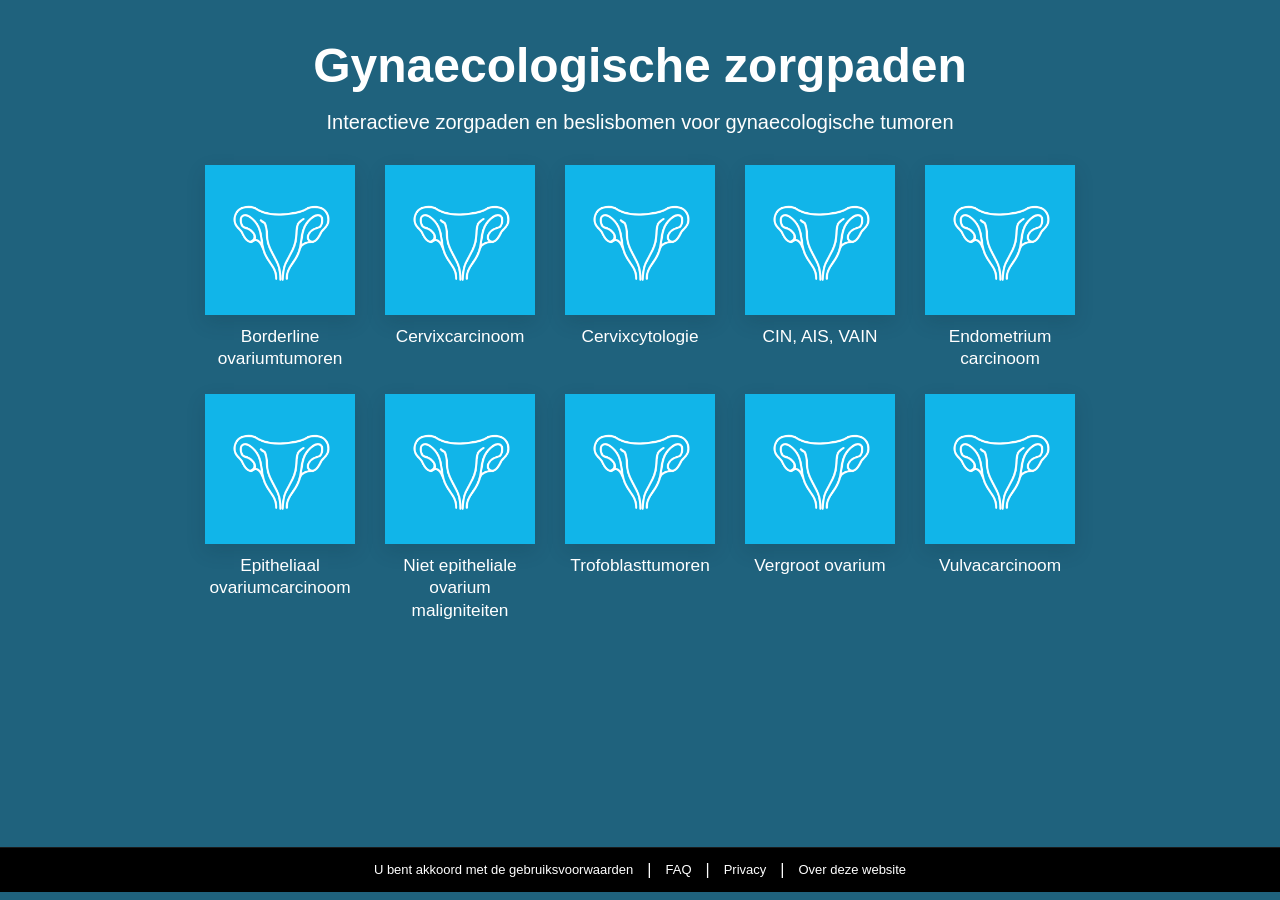
==== index.html @ fc2c5e54 "Cervix en endometrium: opmerkingen verwerkt - Bronvermelding voor cervixcarcinoom en endometriumcarc" ====
<!DOCTYPE html>
<html lang="nl">
<head>
  <meta charset="utf-8">
  <meta name="viewport" content="width=device-width, initial-scale=1">
  <meta name="description" content="Interactieve zorgpaden en beslisbomen voor gynaecologische tumoren.">
  <title>Oncoguide Alternative</title>
  <link rel="stylesheet" href="./css/styles.css?v=2026-11-06a">
</head>
<body class="home-page">
  <main class="home-shell">
    <header class="home-header">
      <h1>Gynaecologische zorgpaden</h1>
      <p>Interactieve zorgpaden en beslisbomen voor gynaecologische tumoren</p>
    </header>

    <section class="tumor-overview" aria-labelledby="tumor-overview-title">
      <h2 id="tumor-overview-title" class="visually-hidden">Beschikbare gynaecologische zorgpaden</h2>
      <div id="tumor-grid" class="tumor-grid" aria-live="polite"></div>
      <p id="tumor-error" class="page-message" role="alert" hidden></p>
    </section>
  </main>

  <dialog id="coming-soon-dialog" class="coming-soon-dialog" aria-labelledby="coming-soon-title">
    <div class="dialog-content">
      <h2 id="coming-soon-title">Zorgpad in voorbereiding</h2>
      <p id="coming-soon-text"></p>
      <button id="close-dialog" class="dialog-button" type="button">Sluiten</button>
    </div>
  </dialog>

  <footer class="site-footer" aria-label="Website-informatie">
    <button class="footer-link" type="button" data-content-page="gebruiksvoorwaarden">U bent akkoord met de gebruiksvoorwaarden</button>
    <span aria-hidden="true">|</span>
    <button class="footer-link" type="button" data-content-page="faq">FAQ</button>
    <span aria-hidden="true">|</span>
    <button class="footer-link" type="button" data-content-page="privacy-statement">Privacy</button>
    <span aria-hidden="true">|</span>
    <button class="footer-link" type="button" data-content-page="over">Over deze website</button>
  </footer>

  <div id="content-panel-backdrop" class="content-panel-backdrop" hidden></div>

  <aside
    id="content-panel"
    class="content-panel"
    role="dialog"
    aria-modal="true"
    aria-labelledby="content-panel-title"
    hidden>
    <header class="content-panel-header">
      <div>
        <h2 id="content-panel-title">Informatie</h2>
        <p id="content-panel-meta" class="content-panel-meta"></p>
      </div>
      <button
        id="content-panel-close"
        class="content-panel-close"
        type="button"
        aria-label="Informatiepaneel sluiten">×</button>
    </header>
    <div id="content-panel-body" class="content-panel-body"></div>
  </aside>

  <!-- Verhoog ?v= bij elke publicatie, zodat browsers de nieuwe versie laden in plaats van een oude uit de cache. -->
  <script src="./js/content-panel.js?v=2026-11-06a"></script>
  <script src="./js/home.js?v=2026-11-06a"></script>
</body>
</html>
---- css/styles.css ----
/* ===== Centrale kleuren en basisinstellingen ===== */
:root {
  --color-background: #1F627D;
  --color-node: #6FA8BB;
  --color-node-hover: #85B9CA;
  --color-accent: #45B3E6;
  --color-success: #5CB85C;
  --color-success-hover: #6CC46C;
  --color-text: #FFFFFF;
  --color-text-muted: #E3F0F5;
  --color-text-dark: #111111;
  --color-line: #FFFFFF;
  --color-link: #1E9BF0;
  --color-error: #FFE1E1;
  --color-surface: rgba(255, 255, 255, .1);
  --color-hover-overlay: rgba(255, 255, 255, .12);
  --header-footer-height: 56px;
  --header-footer-bg: #000000;
  --radius: 16px;
}

* { box-sizing: border-box; }
html, body { margin: 0; padding: 0; min-height: 100%; }
body {
  min-height: 100vh;
  background: var(--color-background);
  color: var(--color-text);
  font-family: Arial, Helvetica, sans-serif;
  line-height: 1.6;

  display: flex;
  flex-direction: column;
}

/* ===== Zwarte navigatiebalk met dynamisch kruimelpad ===== */
.site-header {
  position: relative;
  z-index: 100;
  display: flex;
  width: 100%;
  min-height: 44px;          /* even hoog als de footer (.site-footer) */
  padding: 0;
  color: #FFFFFF;
  background: var(--header-footer-bg);
  border-bottom: 1px solid var(--color-accent);
  align-items: center;
}

.site-header .breadcrumb-bar,
.breadcrumb-bar {
  display: flex;
  width: 100%;
  min-height: 44px;
  margin: 0;
  padding: 0 16px;
  color: #FFFFFF;
  background: var(--header-footer-bg);
  align-items: center;
  gap: 18px;
}

.breadcrumb-actions {
  display: flex;
  flex: 0 0 auto;
  align-items: center;
  gap: 9px;
}

.breadcrumb-icon-button,
.breadcrumb-home {
  display: grid;
  width: 32px;
  height: 32px;
  padding: 0;
  border: 3px solid #FFFFFF;
  border-radius: 50%;
  color: #FFFFFF;
  background: #050505;
  cursor: pointer;
  place-items: center;
  text-decoration: none;
  transition: color 150ms ease, background-color 150ms ease, transform 150ms ease;
}

.breadcrumb-icon-button {
  font: inherit;
  font-size: 1.1rem;
  font-weight: 700;
  line-height: 1;
}

.breadcrumb-home {
  border: 0;
  border-radius: 5px;
}

.breadcrumb-home svg {
  fill: none;
  stroke: currentColor;
  stroke-width: 2.2;
  stroke-linecap: round;
  stroke-linejoin: round;
}

.breadcrumb-icon-button:hover,
.breadcrumb-home:hover {
  color: #050505;
  background: #FFFFFF;
  transform: translateY(-1px);
}

.breadcrumb-icon-button:focus-visible,
.breadcrumb-home:focus-visible,
.breadcrumb-link:focus-visible {
  outline: 3px solid var(--color-accent);
  outline-offset: 3px;
}

.breadcrumb-trail,
.breadcrumb-list {
  display: flex;
  min-width: 0;
  margin: 0;
  padding: 0;
  list-style: none;
  align-items: center;
  gap: 12px;
}

.breadcrumb-list li {
  display: flex;
  min-width: 0;
  align-items: center;
  gap: 12px;
}

.breadcrumb-link {
  padding: 7px 2px;
  border: 0;
  color: #FFFFFF;
  background: transparent;
  font: inherit;
  font-size: 13px;
  cursor: pointer;
  text-align: left;
}

.breadcrumb-link:not(.is-current):hover {
  text-decoration: underline;
  text-underline-offset: 5px;
}

.breadcrumb-link.is-current { cursor: default; }
.breadcrumb-separator {
  color: #FFFFFF;
  font-size: 13px;
  font-weight: 700;
  line-height: 1;
}

.breadcrumb-current {
  display: block;
  min-width: 0;
  color: #FFFFFF;
  font-size: 13px;
  line-height: 1.25;
  overflow: hidden;
  text-overflow: ellipsis;
  white-space: nowrap;
}


/* ===== Zorgpadpagina ===== */
body[data-page="zorgpad"] { line-height: normal; }

.zp-hidden { display: none !important; }

.zp-main { max-width: 760px; margin: 0 auto; padding: 8px 12px 40px; }
.zp-main.is-native { max-width: none; }

.zp-toolbar { display: flex; flex-wrap: wrap; align-items: center; gap: 8px; margin: 16px 0 0; }

.zp-btn {
  background: none;
  border: 1.5px solid var(--color-line);
  color: var(--color-text);
  border-radius: 6px;
  padding: 8px 14px;
  font: inherit;
  text-decoration: none;
  cursor: pointer;
}
.zp-btn:hover { background: var(--color-hover-overlay); }
.zp-btn:focus-visible { outline: 3px solid var(--color-line); outline-offset: 2px; }

.zp-back { display: none; }
.zp-main.in-detail .zp-back { display: inline-block; }

.zp-tools { display: none; }
.zp-main.is-native .zp-tools { display: inline-flex; gap: 8px; margin-left: 8px; }
.zp-zoom { width: 38px; padding: 8px 0; }

.zp-stage { overflow-x: auto; margin-top: 8px; }
.zp-stage svg { display: block; height: auto; }
.zp-main:not(.is-native) .zp-stage svg { width: 100%; }

/* Muisnavigatie (zoom en pan) voor native diagrammen */
.zp-main.is-native .zp-stage {
  height: calc(100vh - 130px);
  height: calc(100dvh - 130px);
  min-height: 320px;
  overflow: hidden;
  overflow: clip;
  cursor: grab;
  touch-action: none;
  user-select: none;
  -webkit-user-select: none;
}
.zp-main.is-native .zp-stage svg { width: 100%; height: 100%; }
.zp-main.is-native .zp-stage.is-dragging,
.zp-main.is-native .zp-stage.is-dragging * { cursor: grabbing; }

.zp-message { padding: 16px 4px; line-height: 1.6; max-width: 70ch; }
.zp-message .loaded-label { color: var(--color-text-muted); margin: 0 0 .25rem; }
.zp-message .loaded-title { margin: 0 0 .75rem; font-size: 1.5rem; color: var(--color-text); }
.zp-message p { margin: 0; }

/* SVG-onderdelen */
.zp-stage .edge { fill: none; stroke: var(--color-line); stroke-linecap: butt; }
.zp-stage .edge.green { stroke: var(--color-success); }
.zp-stage .node rect { fill: var(--color-node); transition: fill .15s; }
.zp-stage .node.t-root rect,
.zp-stage .node.t-decision rect { fill: var(--color-success); }
.zp-stage .node.t-root.tone-blue rect { fill: var(--color-node); }
.zp-stage .node.go.t-root.tone-blue:hover rect,
.zp-stage .node.go.t-root.tone-blue:focus rect { fill: var(--color-node-hover); }
.zp-stage .node.t-criterion rect { fill: #FFFFFF; }
.zp-stage .node.t-outcome rect { fill: var(--color-accent); }
.zp-stage .node text { fill: var(--color-text); text-anchor: middle; pointer-events: none; }
.zp-stage .node line.rule { stroke: var(--color-text); stroke-width: 1; opacity: 0.6; pointer-events: none; }
.zp-stage .node.t-criterion text { fill: var(--color-text-dark); }
.zp-stage .node .lnk { fill: var(--color-link); text-decoration: underline; pointer-events: all; cursor: pointer; }
.zp-stage .edot { fill: #FFFFFF; }
.zp-stage .elabel {
    fill: var(--color-text);
    text-anchor: middle;

    stroke: #1F627D;
    stroke-width: 6px;
    paint-order: stroke;
}
.zp-stage .node.go { cursor: pointer; }
.zp-stage .node.go:hover rect,
.zp-stage .node.go:focus rect { fill: var(--color-node-hover); }
.zp-stage .node.go.t-root:hover rect,
.zp-stage .node.go.t-root:focus rect { fill: var(--color-success-hover); }
.zp-stage .node:focus { outline: none; }
.zp-stage .node:focus-visible rect { stroke: #FFFFFF; stroke-width: 3; }

/* Iconen */
.zp-stage .icon path { fill: none; stroke-width: 2.5; stroke-linecap: round; stroke-linejoin: round; }
.zp-stage .icon.down circle { fill: var(--color-node); stroke: #FFFFFF; stroke-width: 2.5; }
.zp-stage .icon.down path { stroke: #FFFFFF; }
.zp-stage .icon.minus-light circle,
.zp-stage .icon.plus-light circle { fill: var(--color-node); stroke: #FFFFFF; stroke-width: 2.5; }
.zp-stage .icon.minus-light path,
.zp-stage .icon.plus-light path { stroke: #FFFFFF; }
.zp-stage .icon.minus circle { fill: #FFFFFF; stroke: var(--color-success); stroke-width: 1.5; }
.zp-stage .icon.minus path { stroke: var(--color-success); stroke-width: 3; }
.zp-stage .info circle { fill: none; stroke: #FFFFFF; stroke-width: 1.8; }
.zp-stage .info path { fill: none; stroke: #FFFFFF; stroke-width: 2; stroke-linecap: round; }
.zp-stage .info .dot { fill: #FFFFFF; stroke: none; }

/* ===== Interactieve route (Sprint 5 en 6) ===== */
/* Statussen: is-selected, is-preselected, is-available, is-inactive, is-excluded; tijdelijk: is-guided-target */

/* available: eerstvolgende criterium waarop een keuze gemaakt kan worden */
.zp-stage .node.is-interactive.is-available,
.zp-stage .node.is-interactive.is-selected { cursor: pointer; }
.zp-stage .node.is-interactive.is-available:hover rect,
.zp-stage .node.is-interactive.is-available:focus rect { fill: var(--color-text-muted); }
.zp-stage .node.is-interactive:focus-visible rect { stroke: var(--color-text-dark); stroke-width: 3; }

/* selected: node op de gekozen route */
.zp-stage .node.t-criterion.is-selected rect,
.zp-stage .node.t-criterion.is-selected:hover rect,
.zp-stage .node.t-criterion.is-selected:focus rect { fill: var(--color-success); stroke: var(--color-line); stroke-width: 2; }
.zp-stage .node.t-criterion.is-selected:focus-visible rect { stroke: var(--color-text-dark); stroke-width: 3; }
.zp-stage .node.t-outcome.is-selected rect { fill: var(--color-success); stroke: var(--color-line); stroke-width: 3; }
.zp-stage .node.t-outcome.is-selected text { fill: #FFFFFF; }

.zp-stage .edge.is-selected { stroke: var(--color-success); stroke-width: 3px; }
.zp-stage .marker-selected { fill: var(--color-success); }
.zp-stage .edot.is-selected { fill: var(--color-success); stroke: none; }
/* Edge-labels (ook "Maligne") krijgen in geen enkele status vet, onderstreping of andere speciale opmaak;
   de gekozen connector herkent men aan de groene lijn en de groene dot. */
.zp-stage .elabel,
.zp-stage .elabel.is-selected {
  font-weight: normal;
  font-style: normal;
  text-decoration: none;
}

/* Klikbare connectoren: onzichtbaar vlak over dot en label */
.zp-stage .edge-choice { cursor: pointer; }
.zp-stage .edge-choice:focus { outline: none; }
.zp-stage .edge-hit { fill: transparent; stroke: none; pointer-events: all; transition: fill .15s; }
.zp-stage .edge-choice:hover .edge-hit { fill: rgba(255, 255, 255, .2); }
.zp-stage .edge-choice:focus-visible .edge-hit { fill: rgba(255, 255, 255, .2); stroke: #FFFFFF; stroke-width: 3; }
.zp-stage .edge-choice[aria-disabled="true"] { pointer-events: none; cursor: default; }

/* inactive: nog niet bereikt; houdt de normale weergave, maar een keuzenode is al in te vullen (vrije volgorde) */
.zp-stage .node.is-interactive.is-inactive { cursor: pointer; }
.zp-stage .node.is-interactive.is-inactive:hover rect,
.zp-stage .node.is-interactive.is-inactive:focus rect { fill: var(--color-text-muted); }

/* preselected: alvast ingevuld, maar nog niet bereikt. Groen zoals een gekozen node, met een gestippelde rand
   en een gestippelde connector, zodat zichtbaar is dat de route er nog niet naartoe loopt. */
.zp-stage .node.is-interactive.is-preselected { cursor: pointer; }
.zp-stage .node.t-criterion.is-preselected rect,
.zp-stage .node.t-criterion.is-preselected:hover rect,
.zp-stage .node.t-criterion.is-preselected:focus rect {
  fill: var(--color-success); stroke: #FFFFFF; stroke-width: 1.5; stroke-dasharray: 8 5;
}
.zp-stage .node.t-criterion.is-preselected:focus-visible rect { stroke: var(--color-text-dark); }
.zp-stage .edge.is-preselected { stroke: var(--color-success); stroke-width: 1.5px; stroke-dasharray: 8 6; }
.zp-stage .edot.is-preselected { fill: var(--color-success); stroke: none; }

/* excluded: door eerdere keuzes niet meer mogelijk; zichtbaar voor context */
.zp-stage .node.is-excluded,
.zp-stage .edge.is-excluded,
.zp-stage .elabel.is-excluded { opacity: .25; }
/* Het bolletje is niet doorzichtig (anders schemert de connector erdoorheen), maar krijgt precies de kleur die
   de vervaagde connector heeft: wit voor 25% over de achtergrond. */
.zp-stage .edot.is-excluded { fill: color-mix(in srgb, var(--color-line) 25%, var(--color-background)); }
.zp-stage .node.is-excluded { pointer-events: none; cursor: default; }
.zp-stage .node,
.zp-stage .edge,
.zp-stage .elabel { transition: opacity .3s ease; }
.zp-stage .edot { transition: opacity .3s ease, fill .3s ease; }

/* Tijdelijke highlight van het volgende criterium: andere rand, vulling blijft gelijk, geen pulsatie */
.zp-stage .node.is-guided-target { filter: drop-shadow(0 0 8px var(--color-line)); }
.zp-stage .node.is-guided-target rect { stroke: var(--color-line); stroke-width: 6; }

@media (prefers-reduced-motion: reduce) {
  .zp-stage .node,
  .zp-stage .edge,
  .zp-stage .edot,
  .zp-stage .elabel,
  .zp-stage .node rect,
  .zp-stage .edge-hit { transition: none; }
}

/* Keuzevenster (HTML, boven de SVG) */
.choice-panel {
  position: fixed;
  left: var(--choice-x, 0);
  top: var(--choice-y, 0);
  z-index: 1000;
  width: 260px;
  max-width: calc(100vw - 16px);
  background: #FFFFFF;
  color: var(--color-text-dark);
  border-radius: 12px;
  padding: 14px 16px;
  box-shadow: 0 10px 30px rgba(0, 0, 0, .35);
  font-family: Arial, Helvetica, sans-serif;
  line-height: 1.4;
}
.choice-panel[hidden] { display: none; }
.choice-fieldset { border: 0; margin: 0; padding: 0; min-width: 0; }
.choice-legend { font-weight: bold; font-size: 1.05rem; padding: 0; margin-bottom: 8px; }
.choice-option {
  display: flex;
  align-items: center;
  gap: 10px;
  padding: 8px 6px;
  border-radius: 6px;
  cursor: pointer;
}
.choice-option:hover { background: var(--color-text-muted); }
.choice-option:focus-within { outline: 3px solid var(--color-text-dark); outline-offset: 1px; }
.choice-option input { width: 18px; height: 18px; margin: 0; accent-color: var(--color-background); }
.choice-actions { display: flex; justify-content: flex-end; gap: 8px; margin-top: 12px; }
.choice-panel .zp-btn { color: var(--color-text-dark); border-color: var(--color-text-dark); }
.choice-panel .zp-btn:hover:not(:disabled) { background: var(--color-text-muted); }
.choice-panel .zp-btn:focus-visible { outline: 3px solid var(--color-text-dark); outline-offset: 2px; }
.choice-panel .zp-btn:disabled { opacity: .45; cursor: not-allowed; }

.visually-hidden {
  position: absolute;
  width: 1px;
  height: 1px;
  margin: -1px;
  padding: 0;
  overflow: hidden;
  clip: rect(0 0 0 0);
  white-space: nowrap;
  border: 0;
}

/* ===== Footer en generiek contentpaneel ===== */
.site-footer {
  display: flex;
  flex-wrap: wrap;
  justify-content: center;
  align-items: center;
  gap: 10px;
  width: min(calc(100% - 32px), 1180px);
  margin: 24px auto 0;
  padding: 20px 0 8px;
  border-top: 1px solid rgba(255, 255, 255, 0.28);
  color: #ffffff;
  line-height: 1.5;
}
.footer-link {
  padding: 4px 2px;
  border: 0;
  color: #ffffff;
  background: transparent;
  font: inherit;
  text-decoration: underline;
  text-underline-offset: 3px;
  cursor: pointer;
}
.footer-link:hover { text-decoration-thickness: 2px; }
.footer-link:focus-visible { outline: 3px solid #ffffff; outline-offset: 4px; border-radius: 3px; }
.content-panel-backdrop {
  position: fixed;
  inset: 0;
  z-index: 9998;
  background: rgba(8, 37, 49, 0.56);
  opacity: 0;
  transition: opacity 260ms ease;
}
.content-panel-backdrop.is-open { opacity: 1; }
.content-panel {
  position: fixed;
  top: 0;
  right: 0;
  z-index: 9999;
  display: flex;
  width: min(720px, 94vw);
  height: 100vh;
  height: 100dvh;
  color: #173f50;
  background: #ffffff;
  box-shadow: -12px 0 38px rgba(0, 0, 0, 0.28);
  flex-direction: column;
  transform: translateX(102%);
  transition: transform 260ms ease;
}
.content-panel.is-open { transform: translateX(0); }
.content-panel-header {
  position: sticky;
  top: 0;
  z-index: 1;
  display: flex;
  justify-content: space-between;
  align-items: flex-start;
  gap: 18px;
  padding: 20px 22px;
  color: #ffffff;
  background: #246d8b;
}
.content-panel-header h2 { margin: 0; font-size: clamp(1.35rem, 2.5vw, 1.85rem); line-height: 1.2; }
.content-panel-meta { margin: 5px 0 0; color: rgba(255,255,255,.84); font-size: .9rem; }
.content-panel-close {
  display: grid;
  width: 42px;
  height: 42px;
  padding: 0;
  border: 1px solid rgba(255,255,255,.52);
  border-radius: 50%;
  color: #ffffff;
  background: transparent;
  font-size: 2rem;
  line-height: 1;
  cursor: pointer;
  place-items: center;
}
.content-panel-close:hover { background: rgba(255,255,255,.14); }
.content-panel-close:focus-visible { outline: 3px solid #ffffff; outline-offset: 3px; }
.content-panel-body {
  flex: 1;
  padding: 8px 28px 42px;
  overflow-y: auto;
  overscroll-behavior: contain;
  line-height: 1.62;
}
.content-section { padding: 24px 0 4px; border-bottom: 1px solid #dbe7ec; }
.content-section:last-child { border-bottom: 0; }
.content-section h3 { margin: 0 0 16px; color: #246d8b; font-size: 1.25rem; }
.content-section h4 { margin: 20px 0 8px; color: #173f50; font-size: 1rem; }
.content-paragraph { margin: 0 0 15px; }
.content-number { color: #173f50; }
.content-definition-list { margin: 0 0 16px; }
.content-definition-list dt { margin-top: 13px; color: #173f50; font-weight: 700; }
.content-definition-list dd { margin: 4px 0 0; }
.content-grouped-list ul { margin: 8px 0 18px; padding-left: 22px; }
.content-links { display: block; margin-top: 8px; }
.content-link { color: #126f93; overflow-wrap: anywhere; }
.content-panel-status { margin: 28px 0; }
body.content-panel-is-open { overflow: hidden; }
[hidden] { display: none !important; }

/* ===== Definitieve homepage-layout: 9 tegels in 3 x 3 ===== */
.home-shell {
  width: min(calc(100% - 40px), 1180px);
  margin: 0 auto;
  padding: 40px 0 0;
    flex: 1;
}
.home-header { margin-bottom: 28px; text-align: center; }
.home-header h1 {
  margin: 0;
  color: #ffffff;
  font-size: clamp(2rem, 4vw, 3rem);
  font-weight: 600;
  line-height: 1.1;
}
.home-header p {
  max-width: 760px;
  margin: 14px auto 0;
  color: #ffffff;
  font-size: clamp(1rem, 2vw, 1.25rem);
  line-height: 1.5;
}
.intro-content {
  max-width: 920px;
  margin: 0 auto 38px;
  padding: 20px 24px;
  border: 1px solid rgba(255,255,255,.28);
  border-radius: 12px;
  background: rgba(255,255,255,.10);
  text-align: center;
}
.intro-content h2 { margin: 0 0 8px; color: #ffffff; font-size: 1.45rem; font-weight: 600; }
.intro-content p { margin: 0; color: #ffffff; font-size: 1rem; line-height: 1.55; }
.tumor-overview { width: 100%; }
.tumor-grid {
  display: grid;
  grid-template-columns: repeat(5, 150px);
  justify-content: center;
  align-items: start;
  gap: 24px 30px;
  width: 100%;
}
.tumor-card,
.tumor-card:link,
.tumor-card:visited,
.tumor-card:hover,
.tumor-card:active {
  display: flex;
  width: 150px;
  min-width: 0;
  color: #ffffff;
  text-align: center;
  text-decoration: none;
  flex-direction: column;
  align-items: center;
  cursor: pointer;
  transition: transform 180ms ease;
}
.tumor-card:hover { transform: translateY(-4px); }
.tumor-card:focus-visible { outline: 4px solid #ffffff; outline-offset: 6px; border-radius: 4px; }
.tumor-image {
  display: block;
  width: 150px;
  height: 150px;
  max-width: none;
  margin: 0;
  object-fit: cover;
  background: var(--color-accent);
  box-shadow: 0 7px 18px rgba(10,43,56,.16);
  transition: filter 180ms ease, box-shadow 180ms ease;
}
.tumor-card:hover .tumor-image { filter: brightness(1.06); box-shadow: 0 11px 25px rgba(10,43,56,.24); }
.tumor-title {
  display: block;
  width: 150px;
  min-height: 3.1em;
  margin: 0;
  padding: 10px 4px 0;
  color: #ffffff !important;
  font-size: 1.08rem;
  font-weight: 500;
  line-height: 1.3;
  text-align: center;
  text-decoration: none !important;
  overflow-wrap: anywhere;
}
.page-message {
  max-width: 700px;
  margin: 28px auto 0;
  padding: 18px;
  border: 1px solid rgba(255,255,255,.28);
  border-radius: 10px;
  color: #ffffff;
  background: rgba(255,255,255,.10);
  text-align: center;
}
.home-page .site-footer { margin: 76px auto 0; padding: 20px 0 8px; }
.home-page { padding-bottom: 8px; }

@media (max-width: 1000px) {
  .tumor-grid { grid-template-columns: repeat(3, 150px); gap: 30px 34px; }
}
@media (max-width: 640px) {
  .content-panel { width: 100vw; }
  .content-panel-body { padding-right: 20px; padding-left: 20px; }
  .site-footer { font-size: .95rem; }
}
@media (max-width: 500px) {
  .home-shell { width: min(calc(100% - 28px), 1180px); padding-top: 30px; }
  .intro-content { margin-bottom: 30px; padding: 18px; }
  .tumor-grid { grid-template-columns: 150px; gap: 28px; }
  .home-page .site-footer { margin-top: 54px; padding-bottom: 6px; }
}
@media (prefers-reduced-motion: reduce) {
  .content-panel,
  .content-panel-backdrop { transition: none; }
}

/* ===== Correcties en definitieve overrides ===== */
/* Edge-labels krijgen een halo in exact dezelfde kleur als de SVG-achtergrond. */
.zp-stage .elabel {
  fill: var(--color-text);
  text-anchor: middle;
  stroke: var(--color-background);
  stroke-width: 6px;
  paint-order: stroke;
  stroke-linejoin: round;
}

/* De footer is één compacte zwarte balk, zonder grote blauwe ruimte eronder. */
.site-footer,
.home-page .site-footer {
  display: flex;
  width: 100%;
  min-height: 44px;
  height: auto;
  margin: auto 0 0;
  padding: 10px 16px;
  color: #FFFFFF;
  background: var(--header-footer-bg);
  border-top: 1px solid rgba(255, 255, 255, .10);
  flex-wrap: wrap;
  align-items: center;
  justify-content: center;
  gap: 14px;
}

body[data-page="zorgpad"] .site-footer { margin-top: 0; }
.footer-link {
  padding: 0;
  border: 0;
  color: #FFFFFF;
  background: none;
  font: inherit;
  font-size: 13px;
  font-weight: 400;
  cursor: pointer;
  text-decoration: none;
}
.footer-link:hover { text-decoration: underline; }
.footer-link:focus-visible { outline: 2px solid #FFFFFF; outline-offset: 3px; }
.footer-version {
    font-size: 12px;
    font-weight: 400;
    opacity: 0.55;
}

@media (max-width: 720px) {
  .site-header .breadcrumb-bar,
  .breadcrumb-bar { padding: 9px 12px; gap: 12px; }
  .breadcrumb-icon-button,
  .breadcrumb-home { width: 38px; height: 38px; }
  .breadcrumb-current { max-width: 38vw; }
}

@media (max-width: 520px) {
  .site-header .breadcrumb-bar,
  .breadcrumb-bar { align-items: flex-start; flex-wrap: wrap; }
  .breadcrumb-trail,
  .breadcrumb-list { width: 100%; padding-left: 2px; }
  .breadcrumb-current { max-width: 58vw; }
}

@media (prefers-reduced-motion: reduce) {
  .breadcrumb-icon-button,
  .breadcrumb-home { transition: none; }
}

/* Kruimelpad: tweede niveau (beslisboom), wordt door js/breadcrumb.js getoond of verborgen. */
.breadcrumb-current-item {
  display: flex;
  min-width: 0;
  align-items: center;
  gap: 12px;
}
.breadcrumb-current-item[hidden] { display: none; }

/* Zorgpadpagina in de flex-kolom van de body: de hoofdruimte vult de breedte (anders krimpt ze door margin: auto)
   en neemt de resterende hoogte, zodat de footer onderaan staat. */
.zp-main { width: 100%; flex: 1 0 auto; }

/* Werkvlak van native bomen: schermhoogte min header (64px), footer (45px), marges en padding (56px). */
.zp-main.is-native .zp-stage {
  height: calc(100vh - 170px);
  height: calc(100dvh - 170px);
}

/* ===== Aanbevelingenoverzicht en route-markering ===== */
.zp-main { position: relative; }
/* Het paneel en de knoppen staan altijd rechts in beeld: een werkvlak met aanbevelingen is altijd volle breedte. */
.zp-main:has(.rec-bar) { max-width: none; }

.rec-bar {
  position: absolute;
  top: 16px;
  right: 20px;
  z-index: 5;
  display: flex;
  gap: 8px;
}
.rec-bar[hidden] { display: none; }
.zp-main.in-subtree .rec-bar { top: 72px; }
.rec-bar .zp-btn { background: var(--color-background); }
.rec-bar .zp-btn:hover { background: #2F7B9B; }

.rec-panel {
  position: absolute;
  top: 64px;
  right: 20px;
  bottom: 20px;
  z-index: 6;
  width: min(800px, calc(100% - 40px));
  overflow: auto;
  background: #FFFFFF;
  color: var(--color-text-dark);
  border-radius: 12px;
  padding: 14px 16px;
  box-shadow: 0 10px 30px rgba(0, 0, 0, .35);
  line-height: 1.4;
}
.rec-panel[hidden] { display: none; }
.zp-main.in-subtree .rec-panel { top: 120px; }
.rec-panel-head { display: flex; align-items: center; justify-content: space-between; gap: 8px; }
.rec-panel-title { margin: 0; font-size: 1.15rem; }
.rec-close { background: none; border: 0; font: inherit; font-size: 1.6rem; line-height: 1; cursor: pointer; color: var(--color-text-dark); padding: 2px 8px; border-radius: 6px; }
.rec-close:hover { background: var(--color-text-muted); }
.rec-close:focus-visible, .rec-title:focus-visible, .rec-route:focus-visible { outline: 3px solid var(--color-text-dark); outline-offset: 2px; }
.rec-hint, .rec-note { margin: 6px 0 10px; font-size: .9rem; color: #444; }
.rec-note { color: #7a3b00; }
.rec-list, .rec-routes { list-style: none; margin: 0; padding: 0; }
.rec-item { border-top: 1px solid #d5e3e9; padding: 10px 0; }
.rec-item.is-active { background: #FFF8D6; margin: 0 -8px; padding: 10px 8px; border-radius: 6px; }
.rec-item.is-excluded .rec-title { opacity: .55; }
.rec-head { display: flex; align-items: flex-start; justify-content: space-between; gap: 8px; }
.rec-title {
  background: none; border: 0; padding: 2px 4px; margin: -2px -4px; font: inherit; font-weight: bold;
  text-align: left; cursor: pointer; color: var(--color-text-dark); border-radius: 4px;
}
.rec-title:hover { background: var(--color-text-muted); }
.rec-title[aria-pressed="true"] { background: #FFB76A; }
.rec-badge { flex: none; font-size: .78rem; padding: 1px 8px; border-radius: 10px; background: #e1e8eb; color: #333; white-space: nowrap; }
.rec-badge.is-selected { background: var(--color-success); color: #fff; }
.rec-badge.is-excluded { background: #eee; color: #666; }
.rec-details { margin: 4px 0; font-size: .88rem; }
.rec-details summary { cursor: pointer; color: #1a5c78; }
.rec-fulltext { white-space: pre-line; margin: 4px 0 0; }
.rec-routes { margin-top: 6px; }
.rec-route-item { margin: 0; }
.rec-or { display: block; margin: 2px 0 2px 6px; font-size: .78rem; text-transform: uppercase; letter-spacing: .04em; color: #666; }
.rec-route {
  display: block; width: 100%; text-align: left; background: #f1f6f8; border: 1.5px solid transparent; border-radius: 8px;
  padding: 6px 10px; font: inherit; font-size: .9rem; color: var(--color-text-dark); cursor: pointer;
}
.rec-route:hover { background: #e3eef2; }
.rec-route[aria-pressed="true"] { border-color: #FFB76A; background: #FFE7CC; }
.rec-route-item.is-reached .rec-route { background: #dff0df; }
.rec-route-item.is-conflict .rec-route { opacity: .55; }
.rec-cond { display: block; }
.rec-mark { display: inline-block; width: 1.2em; font-weight: bold; }
.rec-cond[data-state="met"] .rec-mark { color: #2d7a2d; }
.rec-cond[data-state="conflict"] .rec-mark { color: #b02a2a; }
.rec-cond[data-state="conflict"] .rec-cond-text { text-decoration: line-through; }
.rec-route-state { display: block; margin-top: 2px; font-size: .78rem; color: #555; }

@media (max-width: 700px) {
  .rec-panel { top: auto; left: 12px; right: 12px; bottom: 12px; width: auto; max-height: 55%; }
  .zp-main.in-subtree .rec-panel { top: auto; }
  .rec-bar { right: 12px; }
}

/* Gemarkeerde route: oranje rand en connectoren, even dik als de rand van een gekozen (groen) blok */
.zp-stage .node.is-route rect { stroke: #FFB76A; stroke-width: 2; }
.zp-stage .edge.is-route { stroke: #FFB76A; stroke-width: 2px; marker-end: url(#ah-route); }
.zp-stage .edot.is-route { fill: #FFB76A; stroke: #FFB76A; stroke-width: 2; opacity: 1; }
.zp-stage .elabel.is-route { opacity: 1; }
.zp-stage .node.is-route,
.zp-stage .edge.is-route { opacity: 1; }

/* ===== Hulpbeslisbomen ===== */
.sub-bar {
  display: flex;
  flex-wrap: wrap;
  align-items: center;
  gap: 10px;
  margin: 8px 0 0;
  padding: 6px 10px;
  max-width: min(580px, calc(100% - 48px));
  background: var(--color-surface);
  border-radius: 10px;
}
.sub-bar[hidden] { display: none; }
.sub-status { flex: 1 1 200px; font-size: .85rem; line-height: 1.35; }
.sub-clear:disabled { opacity: .45; cursor: not-allowed; }
.zp-main.is-native.in-subtree .zp-stage { height: calc(100vh - 190px); height: calc(100dvh - 190px); }

/* Uitkomst van een hulpbeslisboom die over te nemen is */
.zp-stage .node.is-takeable { cursor: default; }
.zp-stage .node.is-takeable.is-selected { cursor: pointer; }
.zp-stage .node.t-outcome.is-takeable.is-selected rect { stroke-width: 1.5; stroke-dasharray: 8 5; }
.zp-stage .node.is-takeable.is-selected:hover rect,
.zp-stage .node.is-takeable.is-selected:focus rect { fill: var(--color-success-hover); }

/* Aanbeveling (outcome) die het aanbevelingenoverzicht opent */
.zp-stage .node.is-recommendable,
.zp-stage .node.is-takeable.is-recommendable { cursor: pointer; }
.zp-stage .node.is-recommendable:not(.is-takeable.is-selected):hover rect { filter: brightness(1.1); }
.zp-stage .node.is-recommendable:focus { outline: none; }
.zp-stage .node.is-recommendable:focus-visible rect { stroke: #FFFFFF; stroke-width: 3; }

/* "Geen"-symbool ({x}): doorgestreepte cirkel */
.zp-stage .info.no path { stroke: #FFFFFF; stroke-width: 1.8; }
.zp-stage .node.t-criterion .info.no circle,
.zp-stage .node.t-criterion .info.no path { stroke: var(--color-text-dark); }

.zp-message-link { display: inline-block; margin-top: 14px; color: var(--color-text); text-decoration: underline; }
.zp-message-link:focus-visible { outline: 3px solid var(--color-line); outline-offset: 3px; }

/* Groepskop in een overzicht (zonder link), bv. "Laaggradige afwijking" bij CIN, AIS, VAIN */
.zp-stage .node.tone-dark rect { fill: #1F627D; }

/* ===== Bronvermelding: titel van zorgpad of beslisboom ===== */
.zp-stage .node.has-info { cursor: pointer; }
.zp-stage .node.has-info:hover:not(:has(.icon-link:hover)) rect,
.zp-stage .node.has-info:focus-visible rect { filter: brightness(1.12); }
.zp-stage .node.has-info:focus-visible rect { stroke: #FFFFFF; stroke-width: 3; }
.zp-stage .node.has-info .icon-link { cursor: pointer; }
.zp-stage .node.has-info .icon-link:hover circle,
.zp-stage .node.has-info .icon-link:focus-visible circle { fill: rgba(255, 255, 255, .25); }
.zp-stage .node.has-info .icon-link:focus { outline: none; }

/* ===== Paneel met patiëntinformatie (links, in- en uitklapbaar) ===== */
.zp-work { position: relative; display: flex; align-items: stretch; }
.zp-column { flex: 1 1 auto; min-width: 0; display: flex; flex-direction: column; }
.zp-stagewrap { position: relative; flex: 1 1 auto; min-height: 0; display: flex; }
.zp-stagewrap > .zp-stage { flex: 1 1 auto; min-width: 0; }
.zp-column > .sub-bar { margin: 8px 12px 0; }
.zp-main.pp-open { max-width: none; }

.pp {
  flex: 0 0 300px;
  width: 300px;
  display: flex;
  flex-direction: column;
  background: #FFFFFF;
  color: var(--color-text-dark);
  border-right: 1px solid #c9d9e0;
  min-height: 0;
  font-size: .9rem;
}
.pp[hidden] { display: none; }
.pp-head {
  display: flex; align-items: center; justify-content: space-between; gap: 8px;
  background: var(--color-node); color: #FFFFFF; padding: 8px 8px 8px 16px;
}
.pp-titlebox { min-width: 0; }
.pp-title { margin: 0; font-size: 1.05rem; font-weight: 600; }
.pp-subtitle { margin: 2px 0 0; font-size: .78rem; opacity: .9; white-space: nowrap; overflow: hidden; text-overflow: ellipsis; }
.pp-subtitle:empty { display: none; }
.pp-collapse {
  flex: none; display: grid; place-items: center; width: 34px; height: 34px;
  background: none; border: 0; border-radius: 8px; color: #FFFFFF; cursor: pointer;
}
.pp-collapse svg, .pp-tab svg { fill: none; stroke: currentColor; stroke-width: 2.5; stroke-linecap: round; stroke-linejoin: round; }
.pp-collapse:hover { background: rgba(255, 255, 255, .2); }
.pp-collapse:focus-visible { outline: 3px solid #FFFFFF; outline-offset: -3px; }

.pp-list { flex: 1 1 auto; overflow-y: auto; min-height: 0; }
.pp-empty { padding: 16px; color: #555; }

.pp-row { border-bottom: 1px solid #d5e3e9; }
.pp-row-head {
  display: grid; grid-template-columns: 1fr auto 14px; align-items: center; gap: 8px;
  width: 100%; padding: 12px 12px 12px 14px; background: none; border: 0; border-left: 4px solid transparent;
  font: inherit; text-align: left; color: inherit; cursor: pointer;
}
.pp-row-head:hover { background: #f1f6f8; }
.pp-row-head:focus-visible { outline: 3px solid var(--color-accent); outline-offset: -3px; }
.pp-label { line-height: 1.3; }
.pp-value { font-size: .85rem; text-align: right; max-width: 120px; overflow: hidden; text-overflow: ellipsis; white-space: nowrap; }
.pp-chevron { width: 0; height: 0; border-left: 5px solid transparent; border-right: 5px solid transparent; border-top: 6px solid #9db3bd; transition: transform .15s; }
.pp-row.is-open .pp-chevron { transform: rotate(180deg); }
.pp-row.is-open .pp-label { font-weight: 600; }

/* Status van een gegeven, gelijk aan de status in de boom */
.pp-row[data-state="available"] .pp-row-head { border-left-color: var(--color-accent); }
.pp-row.has-value .pp-row-head { border-left-color: var(--color-success); }
.pp-row.is-ahead .pp-row-head { border-left-style: dashed; }
.pp-row.is-ahead .pp-value::after { content: " · alvast"; color: #666; }
.pp-row[data-state="excluded"]:not(.has-value) .pp-row-head { color: #9aa7ad; cursor: default; }
.pp-row[data-state="excluded"]:not(.has-value) .pp-row-head:hover { background: none; }

.pp-row-body { padding: 0 12px 12px 18px; }
.pp-row-body[hidden] { display: none; }
.pp-options { border: 0; margin: 0; padding: 0; }
.pp-sr { position: absolute; width: 1px; height: 1px; overflow: hidden; clip: rect(0 0 0 0); white-space: nowrap; }
.pp-option {
  display: flex; align-items: center; gap: 10px; padding: 7px 4px; border-bottom: 1px solid #eef3f5; cursor: pointer;
}
.pp-option:last-child { border-bottom: 0; }
.pp-option input { width: 20px; height: 20px; margin: 0; accent-color: var(--color-success); cursor: pointer; }
.pp-option:hover { background: #f1f6f8; }
.pp-option.is-disabled { color: #9aa7ad; cursor: default; }
.pp-option.is-disabled:hover { background: none; }
.pp-option.is-disabled input { cursor: default; }
.pp-actions { display: flex; flex-wrap: wrap; gap: 8px; margin-top: 10px; }

.pp-btn {
  border: 0; border-radius: 4px; padding: 7px 12px; font: inherit; font-size: .85rem;
  background: var(--color-accent); color: #FFFFFF; cursor: pointer;
}
.pp-btn:hover { background: #2fa0d6; }
.pp-btn:disabled { background: #c4d6de; cursor: default; }
.pp-btn:focus-visible { outline: 3px solid var(--color-text-dark); outline-offset: 2px; }
.pp-subtree { background: #FFFFFF; color: #1a5c78; border: 1px solid #9fc4d4; }
.pp-subtree:hover { background: #f1f6f8; }
.pp-foot { padding: 12px; border-top: 1px solid #d5e3e9; }
.pp-foot[hidden] { display: none; }
.pp-clear-all { width: 100%; padding: 9px 12px; }

/* Tab om het paneel uit te klappen */
.pp-tab {
  position: absolute; top: 16px; left: 20px; z-index: 5;   /* op één lijn met de knop Aanbevelingen */
  display: inline-flex; align-items: center; gap: 6px;
  background: var(--color-background);
}
.pp-tab:hover { background: #2F7B9B; }
.pp-tab[hidden] { display: none; }
.zp-main.in-subtree .pp-tab { top: 12px; }

@media (max-width: 700px) {
  /* Op een smal scherm legt het paneel zich over het diagram heen. */
  .pp { position: absolute; top: 0; bottom: 0; left: 0; z-index: 7; width: min(320px, 90vw); box-shadow: 0 10px 30px rgba(0, 0, 0, .35); }
  .pp-tab { left: 12px; }
}

/* ===== Zorgpadpagina: het diagram vult de hele ruimte tussen kop en footer =====
   De pagina is precies één schermhoogte; het werkvlak krijgt alle ruimte die over is (ook als er een balk van
   een hulpbeslisboom boven staat), zonder lege strook boven de footer en zonder dat de pagina gaat scrollen.
   Overschrijft de vaste hoogtes (calc(100vh - …)) hierboven. */
body[data-page="zorgpad"] { height: 100vh; height: 100dvh; min-height: 0; }
.zp-main.is-native {
  flex: 1 1 auto;
  min-height: 0;
  width: 100%;
  display: flex;
  flex-direction: column;
  padding-bottom: 0;
}
.zp-main.is-native > .zp-work { flex: 1 1 auto; min-height: 0; }
.zp-main.is-native .zp-stage,
.zp-main.is-native.in-subtree .zp-stage { height: auto; min-height: 0; }
.zp-main.is-native > .sub-bar { flex: none; }

/* Het werkgebied (paneel en diagram) sluit direct aan op kop, footer en zijranden: geen blauwe rand eromheen. */
.zp-main.is-native { padding: 0; }
.zp-main.is-native .zp-stage { margin-top: 0; }

/* Vlak achter een verbindingslabel, in de kleur van de achtergrond (zie renderer.js). */
.zp-stage .elabel-bg { fill: var(--color-background); stroke: none; pointer-events: none; }

/* Info-icoon op de titel van zorgpad en beslisboom (bronvermelding), in de stijl van de andere iconen. */
.zp-stage .info-badge circle { fill: var(--color-node); stroke: #FFFFFF; stroke-width: 2.2; }
.zp-stage .info-badge path { fill: none; stroke: #FFFFFF; stroke-width: 2.4; stroke-linecap: round; }
.zp-stage .info-badge .dot { fill: #FFFFFF; stroke: none; }
/* Oplichten bij aanwijzen van de titel, maar niet als het min-icoon (terug naar overzicht) wordt aangewezen. */
.zp-stage .node.has-info:hover:not(:has(.icon-link:hover)) .info-badge circle:not(.dot),
.zp-stage .node.has-info:focus-visible .info-badge circle:not(.dot) { fill: var(--color-accent); }

/* Gekozen en alvast ingevulde blokken (groen): witte tekst. Links in de tekst houden hun eigen kleur. */
.zp-stage .node.is-selected text,
.zp-stage .node.is-preselected text { fill: #FFFFFF; }

/* Vaste melding bovenaan het informatiepaneel (bron en onderbouwing) */
.content-panel-notice {
  padding: 12px 28px;
  border-bottom: 3px solid #246d8b;
  background: #FFFFFF;
  color: #173f50;
  font-size: .9rem;
  line-height: 1.55;
}
.content-panel-notice[hidden] { display: none; }

/* ===== Keuzevenster: kop en voet in de kleur van de nodes, opties als lijst (zelfde stijl als het paneel met
   patiëntinformatie). Overschrijft de eerdere opmaak hierboven. ===== */
.choice-panel {
  width: 280px;
  padding: 0;
  border-radius: 4px;
  overflow: hidden;
}
.choice-head {
  padding: 9px 14px;
  background: var(--color-node);
  color: #FFFFFF;
  font-weight: bold;
  font-size: 1rem;
}
.choice-options { max-height: min(60vh, 460px); overflow-y: auto; }
.choice-panel .choice-option {
  gap: 10px;
  padding: 7px 14px;
  border-radius: 0;
  border-bottom: 1px solid #e3ecf0;
  font-size: .92rem;
}
.choice-panel .choice-option:last-child { border-bottom: 0; }
.choice-panel .choice-option:hover { background: #f1f6f8; }
.choice-panel .choice-option:focus-within { outline: 3px solid var(--color-accent); outline-offset: -3px; }
.choice-panel .choice-option input { width: 20px; height: 20px; accent-color: var(--color-success); }
.choice-actions {
  justify-content: flex-end;
  gap: 0;
  margin: 0;
  padding: 10px 12px;
  background: var(--color-node);
}
.choice-btn {
  padding: 6px 12px;
  border: 1px solid #c9d9e0;
  background: #FFFFFF;
  color: var(--color-text-dark);
  font: inherit;
  font-size: .85rem;
  cursor: pointer;
}
.choice-btn + .choice-btn { border-left: 0; }
.choice-btn:first-of-type,
.choice-btn[hidden] + .choice-btn { border-radius: 3px 0 0 3px; }
.choice-btn:last-child { border-radius: 0 3px 3px 0; }
.choice-btn:only-child,
.choice-btn[hidden] + .choice-btn:last-child { border-radius: 3px; border-left: 1px solid #c9d9e0; }
.choice-btn[hidden] { display: none; }
.choice-btn:hover:not(:disabled) { background: #f1f6f8; }
.choice-btn:disabled { color: #9aa7ad; cursor: default; }
.choice-btn:focus-visible { outline: 3px solid var(--color-text-dark); outline-offset: 1px; position: relative; }

/* Rondjes houden hun maat, ook naast een lange optietekst. */
.choice-panel .choice-option input,
.pp-option input { flex: none; }

/* Keuzevenster bij een meetwaarde: één invoerveld met de eenheid */
.choice-measure[hidden], .choice-fieldset[hidden] { display: none; }
.choice-measure { background: #FFFFFF; }
.choice-measure-row { display: flex; align-items: center; gap: 8px; padding: 9px 14px; cursor: text; }
.choice-measure-input {
  flex: 1 1 auto; min-width: 0; border: 0; padding: 2px 0; font: inherit; font-size: .95rem;
  color: var(--color-text-dark); background: transparent;
}
.choice-measure-input:focus { outline: none; }
.choice-measure-row:focus-within { outline: 3px solid var(--color-accent); outline-offset: -3px; }
.choice-measure-unit { flex: none; color: #555; font-size: .9rem; }
.choice-measure-msg { margin: 0; padding: 0 14px 8px; font-size: .82rem; color: #a33; }
.choice-measure-msg:empty { display: none; }

/* Paneel met patiëntinformatie: invoerveld bij een meetwaarde */
.pp-options[hidden] { display: none; }
.pp-measure { display: flex; align-items: center; gap: 8px; padding: 6px 8px; border: 1px solid #c9d9e0; border-radius: 4px; background: #FFFFFF; cursor: text; }
.pp-measure:focus-within { outline: 3px solid var(--color-accent); outline-offset: 0; }
.pp-measure-input { flex: 1 1 auto; min-width: 0; border: 0; padding: 2px 0; font: inherit; color: var(--color-text-dark); background: transparent; }
.pp-measure-input:focus { outline: none; }
.pp-measure-unit { flex: none; color: #555; }
.pp-measure-msg { margin: 6px 0 0; font-size: .82rem; color: #a33; }
.pp-measure-msg:empty { display: none; }

/* Keuzevenster: knop naar de hulpbeslisboom, direct onder de kop */
.choice-subtree-bar { padding: 10px 14px; border-bottom: 1px solid #e3ecf0; background: #f6fafb; }
.choice-subtree-bar[hidden] { display: none; }
.choice-subtree {
  display: flex; align-items: center; justify-content: center; gap: 8px; width: 100%;
  padding: 7px 12px; border: 1px solid var(--color-node); border-radius: 3px;
  background: #FFFFFF; color: var(--color-text-dark); font: inherit; font-size: .9rem; font-weight: bold; cursor: pointer;
}
.choice-subtree::before {
  content: "+"; display: inline-flex; align-items: center; justify-content: center; width: 18px; height: 18px;
  border-radius: 50%; background: var(--color-node); color: #FFFFFF; font-size: 14px; line-height: 1;
}
.choice-subtree:hover { background: #f1f6f8; }
.choice-subtree:focus-visible { outline: 3px solid var(--color-text-dark); outline-offset: 1px; }

/* Overgang naar een vervolgboom: de huidige boom schuift omhoog weg, de volgende komt van onderen in beeld */
.zp-stage svg { will-change: auto; }
.zp-stage.zp-leave svg { animation: zp-leave .26s ease-in forwards; }
.zp-stage.zp-enter svg { animation: zp-enter .38s ease-out; }
@keyframes zp-leave { to { transform: translateY(-60%); opacity: 0; } }
@keyframes zp-enter { from { transform: translateY(60%); opacity: 0; } to { transform: none; opacity: 1; } }
@media (prefers-reduced-motion: reduce) {
  .zp-stage.zp-leave svg, .zp-stage.zp-enter svg { animation: none; }
}
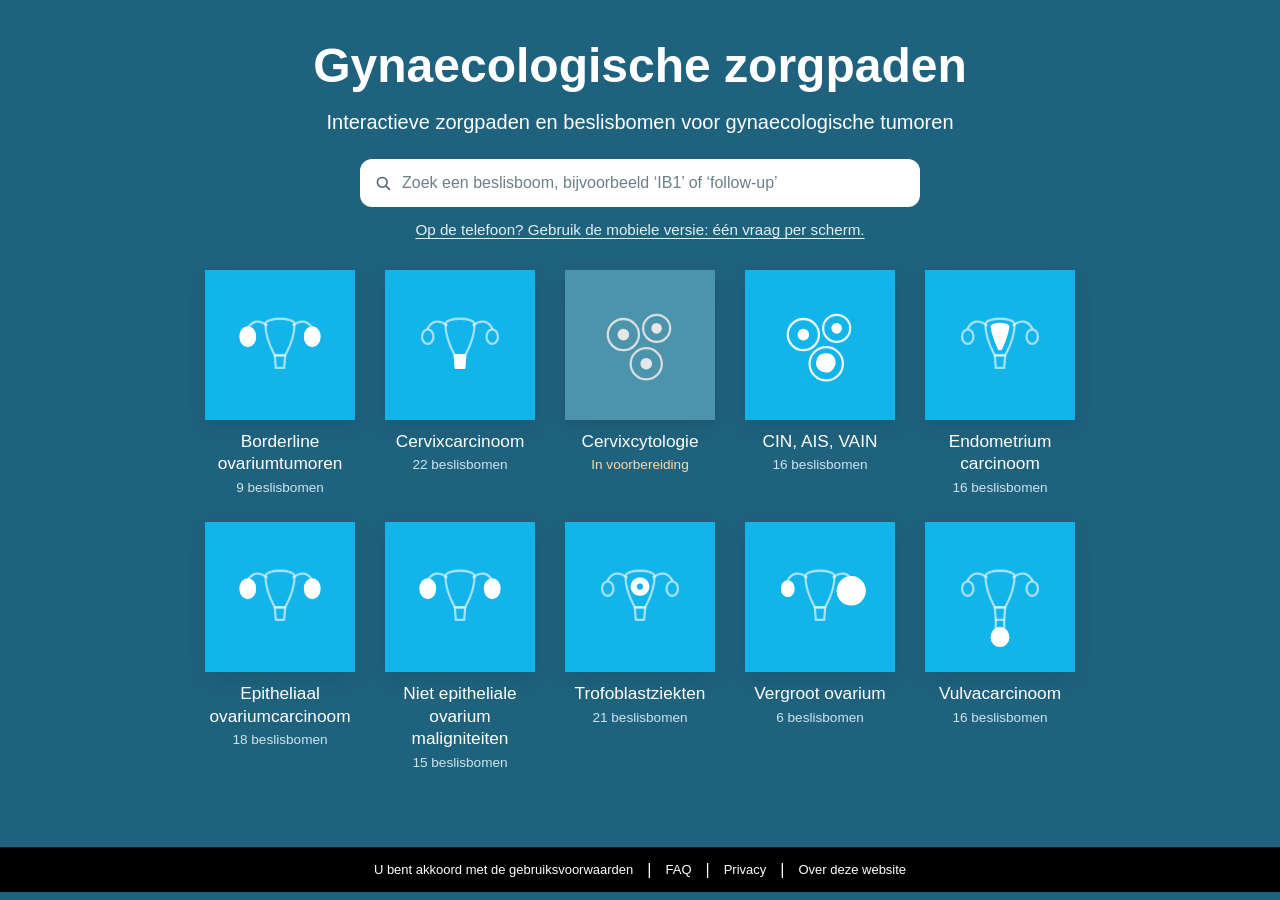
==== commit b100cfff: "Desktop: keuzes in de link, samenvatting, zoomknoppen, volgende vraag, zoeken en meer - Keuzes van d" ====
--- a/index.html
+++ b/index.html
@@ -5,14 +5,25 @@
   <meta name="viewport" content="width=device-width, initial-scale=1">
   <meta name="description" content="Interactieve zorgpaden en beslisbomen voor gynaecologische tumoren.">
   <title>Oncoguide Alternative</title>
-  <link rel="stylesheet" href="./css/styles.css?v=2026-11-06a">
+  <link rel="stylesheet" href="./css/styles.css?v=2026-11-23a">
 </head>
 <body class="home-page">
   <main class="home-shell">
     <header class="home-header">
       <h1>Gynaecologische zorgpaden</h1>
       <p>Interactieve zorgpaden en beslisbomen voor gynaecologische tumoren</p>
+      <div class="home-search header-search">
+        <label for="home-search" class="visually-hidden">Zoek een beslisboom</label>
+        <svg class="header-search-icon" viewBox="0 0 24 24" width="18" height="18" aria-hidden="true"><circle cx="11" cy="11" r="6.5"/><path d="m16 16 4.5 4.5"/></svg>
+        <input id="home-search" type="search" placeholder="Zoek een beslisboom, bijvoorbeeld ‘IB1’ of ‘follow-up’">
+      </div>
+      <p class="home-alt"><a href="mobiel/">Op de telefoon? Gebruik de mobiele versie: één vraag per scherm.</a></p>
     </header>
+
+    <section id="recent" class="recent" aria-labelledby="recent-title" hidden>
+      <h2 id="recent-title" class="recent-title">Recent geopend</h2>
+      <ul id="recent-list" class="recent-list"></ul>
+    </section>
 
     <section class="tumor-overview" aria-labelledby="tumor-overview-title">
       <h2 id="tumor-overview-title" class="visually-hidden">Beschikbare gynaecologische zorgpaden</h2>
@@ -63,7 +74,9 @@
   </aside>
 
   <!-- Verhoog ?v= bij elke publicatie, zodat browsers de nieuwe versie laden in plaats van een oude uit de cache. -->
-  <script src="./js/content-panel.js?v=2026-11-06a"></script>
-  <script src="./js/home.js?v=2026-11-06a"></script>
+  <script src="./js/content-panel.js?v=2026-11-23a"></script>
+  <script src="./js/search.js?v=2026-11-23a"></script>
+  <script src="./js/recent.js?v=2026-11-23a"></script>
+  <script src="./js/home.js?v=2026-11-23a"></script>
 </body>
 </html>
--- a/css/styles.css
+++ b/css/styles.css
@@ -1114,3 +1114,235 @@
 @media (prefers-reduced-motion: reduce) {
   .zp-stage.zp-leave svg, .zp-stage.zp-enter svg { animation: none; }
 }
+
+/* ===== Kop: zoeken, uitleg, mobiele versie, gebruiksvoorwaarden ===== */
+.header-tools { display: flex; align-items: center; gap: 4px 14px; margin-left: auto; flex: 0 1 auto; min-width: 0; }
+.header-search { position: relative; display: flex; align-items: center; }
+.header-search-icon { position: absolute; left: 9px; fill: none; stroke: #b9cdd5; stroke-width: 2; stroke-linecap: round; pointer-events: none; }
+.header-search input {
+  width: 230px; height: 30px; padding: 4px 10px 4px 30px;
+  border: 1px solid #3c5560; border-radius: 6px; background: #12191c; color: #FFFFFF;
+  font: inherit; font-size: 13px;
+}
+.header-search input::placeholder { color: #8fa6af; }
+.header-search input:focus { outline: none; border-color: var(--color-accent); box-shadow: 0 0 0 2px rgba(69, 179, 230, .35); }
+.header-link {
+  padding: 6px 2px; border: 0; background: none; color: #FFFFFF; font: inherit; font-size: 13px;
+  text-decoration: none; cursor: pointer; white-space: nowrap;
+}
+.header-link:hover { text-decoration: underline; text-underline-offset: 5px; }
+.header-link:focus-visible { outline: 3px solid var(--color-accent); outline-offset: 3px; }
+.header-link[hidden] { display: none; }
+
+.search-results {
+  position: absolute; top: calc(100% + 6px); right: 0; z-index: 200;
+  width: min(440px, 90vw); max-height: 60vh; overflow: auto;
+  margin: 0; padding: 6px; list-style: none;
+  background: #FFFFFF; color: var(--color-text-dark); border-radius: 10px; box-shadow: 0 12px 32px rgba(0, 0, 0, .35);
+}
+.search-results[hidden] { display: none; }
+.search-result a { display: block; padding: 8px 10px; border-radius: 6px; color: inherit; text-decoration: none; line-height: 1.3; }
+.search-result[aria-selected="true"] a, .search-result a:hover { background: #e6f5fc; }
+.search-title { display: block; font-weight: 600; }
+.search-sub { display: block; font-size: .82rem; color: #4a5f69; }
+.search-empty { padding: 10px; color: #4a5f69; font-size: .9rem; }
+
+/* Gebruiksvoorwaarden: knop "Begrepen" in de voetbalk */
+.site-footer[hidden] { display: none; }
+.footer-ok {
+  margin-left: 14px; padding: 3px 12px; border: 1.5px solid #FFFFFF; border-radius: 6px;
+  background: none; color: #FFFFFF; font: inherit; font-size: 13px; cursor: pointer;
+}
+.footer-ok:hover { background: rgba(255, 255, 255, .15); }
+.footer-ok:focus-visible { outline: 3px solid var(--color-accent); outline-offset: 2px; }
+.footer-ok[hidden] { display: none; }
+
+@media (max-width: 1100px) {
+  .header-search input { width: 170px; }
+}
+@media (max-width: 860px) {
+  .header-tools .header-link#zp-help { display: none; }
+  .header-search input { width: 130px; }
+}
+@media (max-width: 640px) {
+  .header-search { display: none; }
+}
+
+/* ===== Werkvlak: zoomknoppen en bronregel ===== */
+.st-zoom {
+  position: absolute; right: 20px; bottom: 16px; z-index: 4;
+  display: flex; flex-direction: column; overflow: hidden;
+  border: 1.5px solid rgba(255, 255, 255, .75); border-radius: 8px; background: var(--color-background);
+}
+.st-zoom[hidden] { display: none; }
+.st-btn {
+  display: grid; place-items: center; width: 38px; height: 36px; padding: 0;
+  border: 0; background: none; color: #FFFFFF; cursor: pointer;
+}
+.st-btn + .st-btn { border-top: 1px solid rgba(255, 255, 255, .3); }
+.st-btn svg { fill: none; stroke: currentColor; stroke-width: 2.2; stroke-linecap: round; stroke-linejoin: round; }
+.st-btn:hover { background: #2F7B9B; }
+.st-btn:focus-visible { outline: 3px solid #FFFFFF; outline-offset: -3px; }
+
+.st-bron {
+  position: absolute; left: 20px; bottom: 16px; z-index: 4;
+  max-width: min(260px, calc(100% - 120px)); padding: 4px 10px;
+  border: 0; border-radius: 6px; background: rgba(15, 52, 67, .72); color: #E3F0F5;
+  font: inherit; font-size: 12px; text-align: left; cursor: pointer;
+  white-space: nowrap; overflow: hidden; text-overflow: ellipsis;
+}
+.st-bron:hover { background: rgba(15, 52, 67, .95); color: #FFFFFF; text-decoration: underline; }
+.st-bron:focus-visible { outline: 3px solid #FFFFFF; outline-offset: 2px; }
+.st-bron[hidden] { display: none; }
+
+/* ===== Volgende vraag ===== */
+.ns-bar {
+  position: absolute; left: 50%; bottom: 16px; z-index: 4; transform: translateX(-50%);
+  display: flex; align-items: center; gap: 12px; flex-wrap: wrap; justify-content: center;
+  max-width: calc(100% - 600px); padding: 8px 10px 8px 14px;
+  background: #FFFFFF; color: var(--color-text-dark); border-radius: 12px; box-shadow: 0 8px 24px rgba(0, 0, 0, .3);
+  font-size: 14px; line-height: 1.25;
+}
+.ns-bar[hidden] { display: none; }
+.ns-label { display: flex; flex-direction: column; align-items: flex-start; padding: 2px 4px; border: 0; background: none; font: inherit; color: inherit; cursor: pointer; border-radius: 6px; text-align: left; }
+.ns-label:hover .ns-name { text-decoration: underline; }
+.ns-kicker { font-size: 11px; font-weight: 700; letter-spacing: .04em; text-transform: uppercase; color: #0A5C82; }
+.ns-name { font-weight: 700; }
+.ns-options { display: flex; flex-wrap: wrap; gap: 6px; }
+.ns-opt {
+  display: inline-flex; align-items: center; gap: 6px; padding: 5px 10px;
+  border: 1.5px solid #cfe0e7; border-radius: 8px; background: #FFFFFF; color: var(--color-text-dark);
+  font: inherit; font-size: 13px; font-weight: 600; cursor: pointer;
+}
+.ns-opt:hover { border-color: var(--color-accent); background: #e6f5fc; }
+.ns-key {
+  display: inline-grid; place-items: center; min-width: 18px; height: 18px; padding: 0 4px;
+  border: 1px solid #b9cdd5; border-bottom-width: 2px; border-radius: 4px; background: #f4f8fa;
+  font: 700 11px/1 ui-monospace, Menlo, Consolas, monospace; color: #4a5f69;
+}
+.ns-done { font-weight: 700; }
+.ns-sub { padding: 5px 4px; border: 0; background: none; color: #0A5C82; font: inherit; font-size: 13px; font-weight: 600; text-decoration: underline; text-underline-offset: 3px; cursor: pointer; }
+.ns-sub:focus-visible { outline: 3px solid var(--color-text-dark); outline-offset: 2px; }
+.ns-show { border-color: #FFB76A; background: #FFF3E5; }
+.ns-show:hover { border-color: #FFB76A; background: #FFE7CC; }
+.ns-label:focus-visible, .ns-opt:focus-visible { outline: 3px solid var(--color-text-dark); outline-offset: 2px; }
+@media (max-width: 900px) {
+  .ns-bar { left: 12px; right: 70px; transform: none; max-width: none; justify-content: flex-start; }
+  .st-bron { display: none; }
+}
+
+/* ===== Gegevens uit eerdere beslisbomen overnemen ===== */
+.carry-bar {
+  display: flex; align-items: center; gap: 10px 16px; flex-wrap: wrap;
+  margin: 8px 12px 0; padding: 10px 12px 10px 16px;
+  background: #FFF3E5; color: var(--color-text-dark); border-left: 4px solid #FFB76A; border-radius: 8px;
+  font-size: 14px; line-height: 1.35;
+}
+.carry-bar[hidden] { display: none; }
+.carry-text { margin: 0; flex: 1 1 320px; min-width: 0; }
+.carry-actions { display: flex; gap: 8px; }
+.carry-apply, .carry-dismiss { padding: 6px 12px; border-radius: 6px; font: inherit; font-size: 13px; font-weight: 600; cursor: pointer; }
+.carry-apply { border: 0; background: #1F627D; color: #FFFFFF; }
+.carry-apply:hover { background: #2F7B9B; }
+.carry-dismiss { border: 1.5px solid #c9a46f; background: none; color: var(--color-text-dark); }
+.carry-dismiss:hover { background: #ffe7cc; }
+.carry-apply:focus-visible, .carry-dismiss:focus-visible { outline: 3px solid var(--color-text-dark); outline-offset: 2px; }
+
+/* ===== Uitleg bij het eerste bezoek ===== */
+.help-card {
+  position: absolute; top: 70px; left: 50%; z-index: 20; transform: translateX(-50%);
+  width: min(460px, calc(100% - 32px)); padding: 18px 20px 16px;
+  background: #FFFFFF; color: var(--color-text-dark); border-radius: 14px; box-shadow: 0 16px 40px rgba(0, 0, 0, .4);
+  line-height: 1.4;
+}
+.help-card[hidden] { display: none; }
+.help-card h2 { margin: 0 0 10px; font-size: 1.1rem; }
+.help-steps { margin: 0; padding-left: 22px; }
+.help-steps li + li { margin-top: 10px; }
+.help-steps p { margin: 2px 0 0; font-size: .92rem; color: #33464f; }
+.help-ok {
+  display: block; margin: 14px 0 0 auto; padding: 8px 18px; border: 0; border-radius: 8px;
+  background: #1F627D; color: #FFFFFF; font: inherit; font-weight: 700; cursor: pointer;
+}
+.help-ok:hover { background: #2F7B9B; }
+.help-ok:focus-visible { outline: 3px solid var(--color-text-dark); outline-offset: 2px; }
+
+/* ===== Aanbevelingenoverzicht: samenvatting, bron, melding, naast het diagram op een breed scherm ===== */
+.rec-actions { display: flex; flex-wrap: wrap; align-items: center; gap: 8px; margin: 10px 0 2px; }
+.rec-action {
+  padding: 6px 12px; border: 1.5px solid #9fc4d4; border-radius: 6px; background: #FFFFFF;
+  color: #1a5c78; font: inherit; font-size: .88rem; font-weight: 600; cursor: pointer;
+}
+.rec-action:hover { background: #f1f6f8; }
+.rec-copy { border-color: #FFB76A; background: #FFB76A; color: var(--color-text-dark); }
+.rec-copy:hover { background: #FFC587; }
+.rec-action:focus-visible { outline: 3px solid var(--color-text-dark); outline-offset: 2px; }
+.rec-copy-status { font-size: .85rem; color: #2d7a2d; }
+.rec-bron { margin: 14px 0 0; padding-top: 10px; border-top: 1px solid #d5e3e9; font-size: .85rem; color: #33464f; }
+.rec-bron a { color: #1a5c78; }
+.rec-report { display: inline-block; margin-top: 6px; font-size: .8rem; color: #4a5f69; }
+.rec-report:hover { color: #1a5c78; }
+
+@media (min-width: 1600px) {
+  .zp-work.rec-docked > .rec-panel {
+    position: relative; top: auto; right: auto; bottom: auto; left: auto; z-index: 1;
+    flex: 0 0 440px; width: 440px; order: 3;
+    border-radius: 0; box-shadow: none; border-left: 1px solid #c9d9e0;
+  }
+  .zp-main.in-subtree .zp-work.rec-docked > .rec-panel { top: auto; }
+  .zp-work.rec-docked > .rec-bar { right: 460px; }
+}
+
+/* Balk "Al bekend uit ..." boven het diagram: de knoppen en het paneel rechtsboven schuiven mee omlaag. */
+.zp-work > .rec-bar { top: calc(16px + var(--carry-h, 0px)); }
+.zp-work > .rec-panel { top: calc(64px + var(--carry-h, 0px)); }
+.zp-main.in-subtree .zp-work > .rec-bar { top: calc(72px + var(--carry-h, 0px)); }
+.zp-main.in-subtree .zp-work > .rec-panel { top: calc(120px + var(--carry-h, 0px)); }
+@media (max-width: 700px) {
+  .zp-work > .rec-panel, .zp-main.in-subtree .zp-work > .rec-panel { top: auto; }
+}
+@media (max-width: 1100px) {
+  .ns-bar { max-width: calc(100% - 140px); }
+}
+
+/* ===== Startpagina: zoeken, recent geopend, pictogrammen en aantallen ===== */
+.home-search { max-width: 560px; margin: 22px auto 0; }
+.home-search input {
+  width: 100%; height: 48px; padding: 8px 16px 8px 42px;
+  border: 0; border-radius: 12px; background: #FFFFFF; color: var(--color-text-dark);
+  font: inherit; font-size: 1rem;
+}
+.home-search input::placeholder { color: #6b7f88; }
+.home-search input:focus { outline: 3px solid var(--color-accent); outline-offset: 2px; box-shadow: none; }
+.home-search .header-search-icon { left: 14px; stroke: #4a5f69; }
+.home-search .search-results { left: 0; right: 0; width: auto; text-align: left; }
+.home-alt { margin: 12px auto 0 !important; font-size: .95rem !important; }
+.home-alt a { color: #E3F0F5; text-underline-offset: 3px; }
+
+.recent { max-width: 920px; margin: 0 auto 30px; }
+.recent-title { margin: 0 0 10px; font-size: 1rem; font-weight: 600; color: #E3F0F5; text-align: center; }
+.recent-list { display: flex; flex-wrap: wrap; justify-content: center; gap: 10px; margin: 0; padding: 0; list-style: none; }
+.recent-item {
+  display: flex; flex-direction: column; min-width: 180px; max-width: 280px; padding: 9px 14px;
+  border-radius: 10px; background: rgba(255, 255, 255, .12); color: #FFFFFF; text-decoration: none; line-height: 1.3;
+}
+.recent-item:hover { background: rgba(255, 255, 255, .2); }
+.recent-item:focus-visible { outline: 3px solid #FFFFFF; outline-offset: 2px; }
+.recent-name { font-weight: 600; }
+.recent-sub { font-size: .85rem; color: #CFE5EE; }
+
+.tumor-icon {
+  display: grid; place-items: center; width: 150px; height: 150px;
+  background: #13B4E9; box-shadow: 0 7px 18px rgba(10,43,56,.16);
+  transition: filter 180ms ease, box-shadow 180ms ease;
+}
+.tumor-card:hover .tumor-icon { filter: brightness(1.06); box-shadow: 0 11px 25px rgba(10,43,56,.24); }
+.tumor-icon svg { width: 104px; height: 104px; overflow: visible; }
+.tumor-icon .f, .tumor-icon .f2 { fill: none; stroke: #FFFFFF; stroke-width: 2.2; stroke-linecap: round; stroke-linejoin: round; opacity: .6; }
+.tumor-icon .f2 { opacity: .9; }
+.tumor-icon .s { fill: #FFFFFF; stroke: #FFFFFF; stroke-width: 2.2; stroke-linejoin: round; }
+.tumor-icon .h { fill: #13B4E9; }
+.tumor-meta { display: block; min-height: 1.3em; margin-top: 2px; font-size: .85rem; color: #CFE5EE; }
+.tumor-card.is-preparing .tumor-icon { filter: grayscale(.5) brightness(.9); }
+.tumor-card.is-preparing .tumor-meta { color: #FFD9A8; }
+.tumor-title { min-height: 0; }
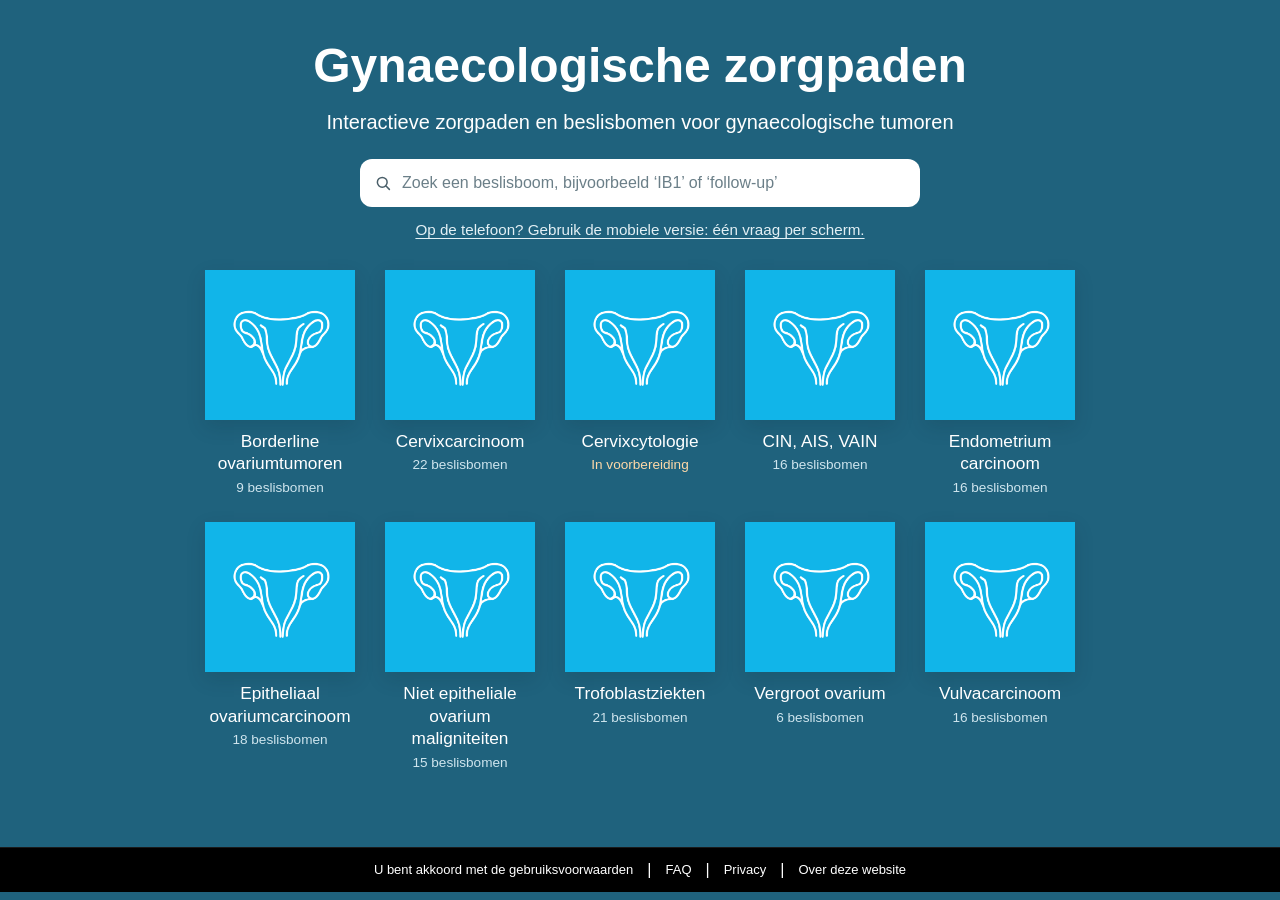
==== commit 8f5de184: "Startpagina: originele afbeeldingen terug in plaats van de nieuwe pictogrammen Co-Authored-By: Claud" ====
--- a/index.html
+++ b/index.html
@@ -5,7 +5,7 @@
   <meta name="viewport" content="width=device-width, initial-scale=1">
   <meta name="description" content="Interactieve zorgpaden en beslisbomen voor gynaecologische tumoren.">
   <title>Oncoguide Alternative</title>
-  <link rel="stylesheet" href="./css/styles.css?v=2026-11-23a">
+  <link rel="stylesheet" href="./css/styles.css?v=2026-11-23b">
 </head>
 <body class="home-page">
   <main class="home-shell">
@@ -74,9 +74,9 @@
   </aside>
 
   <!-- Verhoog ?v= bij elke publicatie, zodat browsers de nieuwe versie laden in plaats van een oude uit de cache. -->
-  <script src="./js/content-panel.js?v=2026-11-23a"></script>
-  <script src="./js/search.js?v=2026-11-23a"></script>
-  <script src="./js/recent.js?v=2026-11-23a"></script>
-  <script src="./js/home.js?v=2026-11-23a"></script>
+  <script src="./js/content-panel.js?v=2026-11-23b"></script>
+  <script src="./js/search.js?v=2026-11-23b"></script>
+  <script src="./js/recent.js?v=2026-11-23b"></script>
+  <script src="./js/home.js?v=2026-11-23b"></script>
 </body>
 </html>
--- a/css/styles.css
+++ b/css/styles.css
@@ -1305,7 +1305,7 @@
   .ns-bar { max-width: calc(100% - 140px); }
 }
 
-/* ===== Startpagina: zoeken, recent geopend, pictogrammen en aantallen ===== */
+/* ===== Startpagina: zoeken, recent geopend en aantallen ===== */
 .home-search { max-width: 560px; margin: 22px auto 0; }
 .home-search input {
   width: 100%; height: 48px; padding: 8px 16px 8px 42px;
@@ -1331,18 +1331,6 @@
 .recent-name { font-weight: 600; }
 .recent-sub { font-size: .85rem; color: #CFE5EE; }
 
-.tumor-icon {
-  display: grid; place-items: center; width: 150px; height: 150px;
-  background: #13B4E9; box-shadow: 0 7px 18px rgba(10,43,56,.16);
-  transition: filter 180ms ease, box-shadow 180ms ease;
-}
-.tumor-card:hover .tumor-icon { filter: brightness(1.06); box-shadow: 0 11px 25px rgba(10,43,56,.24); }
-.tumor-icon svg { width: 104px; height: 104px; overflow: visible; }
-.tumor-icon .f, .tumor-icon .f2 { fill: none; stroke: #FFFFFF; stroke-width: 2.2; stroke-linecap: round; stroke-linejoin: round; opacity: .6; }
-.tumor-icon .f2 { opacity: .9; }
-.tumor-icon .s { fill: #FFFFFF; stroke: #FFFFFF; stroke-width: 2.2; stroke-linejoin: round; }
-.tumor-icon .h { fill: #13B4E9; }
 .tumor-meta { display: block; min-height: 1.3em; margin-top: 2px; font-size: .85rem; color: #CFE5EE; }
-.tumor-card.is-preparing .tumor-icon { filter: grayscale(.5) brightness(.9); }
 .tumor-card.is-preparing .tumor-meta { color: #FFD9A8; }
 .tumor-title { min-height: 0; }
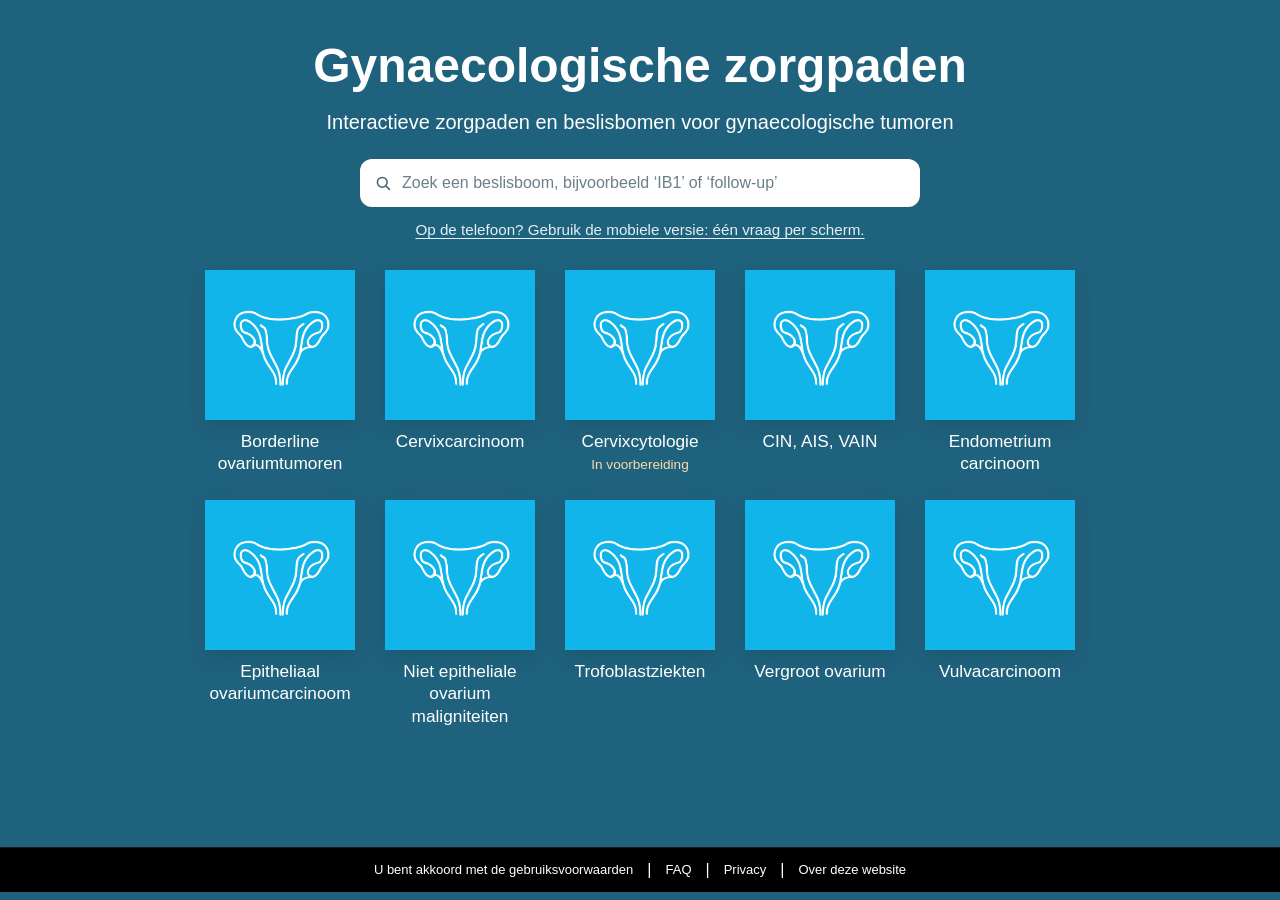
==== commit 1be7e297: "Startpagina en zoeken: geen aantal beslisbomen meer Co-Authored-By: Claude Opus 5.5 <noreply@anthrop" ====
--- a/index.html
+++ b/index.html
@@ -5,7 +5,7 @@
   <meta name="viewport" content="width=device-width, initial-scale=1">
   <meta name="description" content="Interactieve zorgpaden en beslisbomen voor gynaecologische tumoren.">
   <title>Oncoguide Alternative</title>
-  <link rel="stylesheet" href="./css/styles.css?v=2026-11-23b">
+  <link rel="stylesheet" href="./css/styles.css?v=2026-11-23c">
 </head>
 <body class="home-page">
   <main class="home-shell">
@@ -74,9 +74,9 @@
   </aside>
 
   <!-- Verhoog ?v= bij elke publicatie, zodat browsers de nieuwe versie laden in plaats van een oude uit de cache. -->
-  <script src="./js/content-panel.js?v=2026-11-23b"></script>
-  <script src="./js/search.js?v=2026-11-23b"></script>
-  <script src="./js/recent.js?v=2026-11-23b"></script>
-  <script src="./js/home.js?v=2026-11-23b"></script>
+  <script src="./js/content-panel.js?v=2026-11-23c"></script>
+  <script src="./js/search.js?v=2026-11-23c"></script>
+  <script src="./js/recent.js?v=2026-11-23c"></script>
+  <script src="./js/home.js?v=2026-11-23c"></script>
 </body>
 </html>
--- a/css/styles.css
+++ b/css/styles.css
@@ -1305,7 +1305,7 @@
   .ns-bar { max-width: calc(100% - 140px); }
 }
 
-/* ===== Startpagina: zoeken, recent geopend en aantallen ===== */
+/* ===== Startpagina: zoeken, recent geopend, in voorbereiding ===== */
 .home-search { max-width: 560px; margin: 22px auto 0; }
 .home-search input {
   width: 100%; height: 48px; padding: 8px 16px 8px 42px;
@@ -1331,6 +1331,7 @@
 .recent-name { font-weight: 600; }
 .recent-sub { font-size: .85rem; color: #CFE5EE; }
 
-.tumor-meta { display: block; min-height: 1.3em; margin-top: 2px; font-size: .85rem; color: #CFE5EE; }
+.tumor-meta { display: block; margin-top: 2px; font-size: .85rem; color: #CFE5EE; }
+.tumor-meta:empty { display: none; }
 .tumor-card.is-preparing .tumor-meta { color: #FFD9A8; }
 .tumor-title { min-height: 0; }
